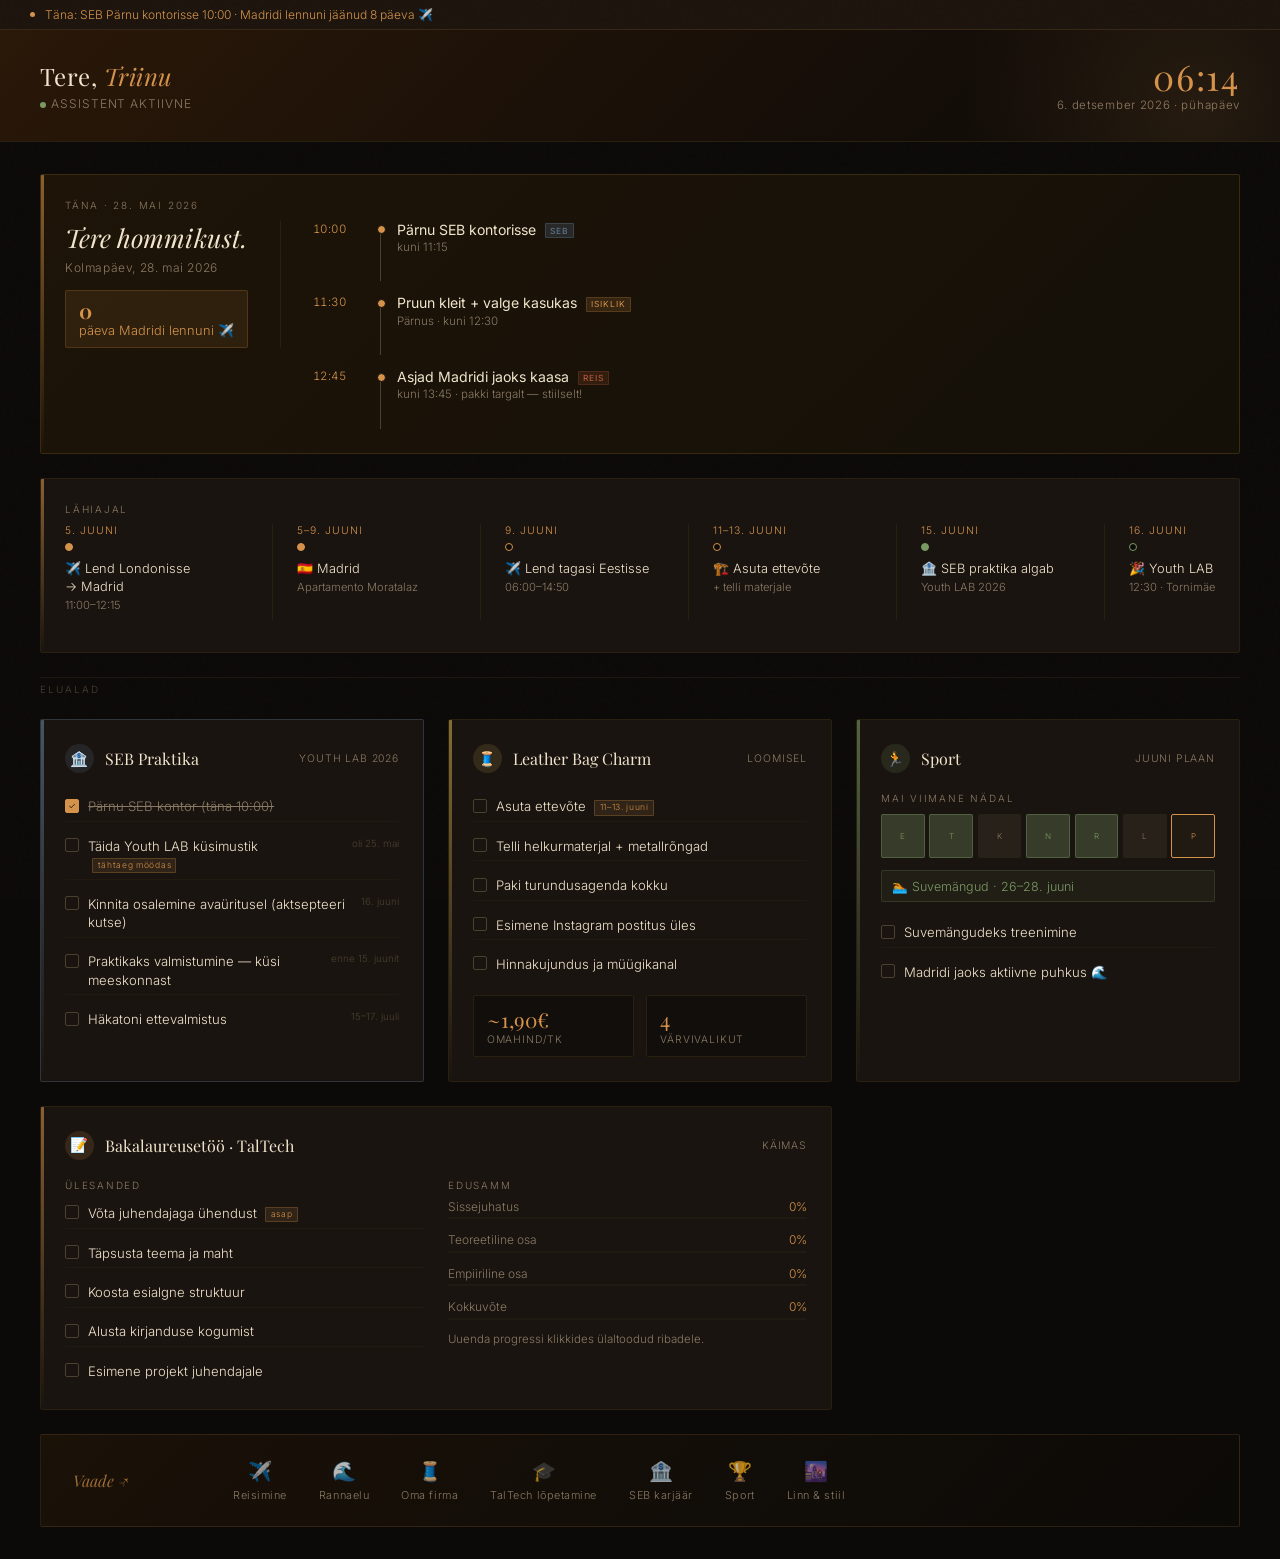
==== assistend.html @ 34252af4 "Lisa firma dashboard ja isiklik assistendi leht dashboard.html — visuaalne firma JARVIS: müük, agend" ====
<!DOCTYPE html>
<html lang="et">
<head>
    <meta charset="UTF-8">
    <meta name="viewport" content="width=device-width, initial-scale=1.0">
    <title>Triinu · Assistent</title>
    <style>
        @import url('https://fonts.googleapis.com/css2?family=Playfair+Display:ital,wght@0,400;0,600;1,400&family=Inter:wght@300;400;500&display=swap');

        :root {
            --bg: #0c0a08;
            --bg2: #141008;
            --card: #1a1410;
            --card2: #201a12;
            --amber: #d4924a;
            --gold: #c9a84c;
            --cream: #f0e4cc;
            --muted: #8a7a64;
            --dim: #4a4030;
            --red: #c06040;
            --green: #7a9a64;
            --blue: #6480a0;
        }

        * { box-sizing: border-box; margin: 0; padding: 0; }

        body {
            background: var(--bg);
            color: var(--cream);
            font-family: 'Inter', sans-serif;
            font-weight: 300;
            min-height: 100vh;
            padding: 0;
        }

        /* subtle noise texture overlay */
        body::before {
            content: '';
            position: fixed;
            inset: 0;
            background-image: url("data:image/svg+xml,%3Csvg viewBox='0 0 256 256' xmlns='http://www.w3.org/2000/svg'%3E%3Cfilter id='noise'%3E%3CfeTurbulence type='fractalNoise' baseFrequency='0.9' numOctaves='4' stitchTiles='stitch'/%3E%3C/filter%3E%3Crect width='100%25' height='100%25' filter='url(%23noise)' opacity='0.04'/%3E%3C/svg%3E");
            pointer-events: none;
            z-index: 0;
            opacity: 0.4;
        }

        /* gradient top bar */
        .topbar {
            background: linear-gradient(135deg, #2a1808 0%, #1a1008 50%, #0c0a08 100%);
            border-bottom: 1px solid #2a2010;
            padding: 1.8em 2.5em;
            display: flex;
            justify-content: space-between;
            align-items: center;
            position: relative;
            overflow: hidden;
        }

        .topbar::after {
            content: '';
            position: absolute;
            right: -10em;
            top: -10em;
            width: 30em;
            height: 30em;
            background: radial-gradient(circle, rgba(212,146,74,0.12) 0%, transparent 70%);
            pointer-events: none;
        }

        .topbar-left h1 {
            font-family: 'Playfair Display', serif;
            font-size: 1.5em;
            font-weight: 400;
            color: var(--cream);
            letter-spacing: 0.02em;
        }

        .topbar-left h1 span {
            color: var(--amber);
            font-style: italic;
        }

        .topbar-left p {
            font-size: 0.75em;
            color: var(--muted);
            margin-top: 0.3em;
            letter-spacing: 0.08em;
            text-transform: uppercase;
        }

        .topbar-right {
            text-align: right;
        }

        .live-time {
            font-family: 'Playfair Display', serif;
            font-size: 2.2em;
            color: var(--amber);
            letter-spacing: 0.05em;
            line-height: 1;
        }

        .live-date {
            font-size: 0.72em;
            color: var(--muted);
            margin-top: 0.3em;
            letter-spacing: 0.06em;
        }

        .status-dot {
            display: inline-block;
            width: 6px;
            height: 6px;
            border-radius: 50%;
            background: var(--green);
            margin-right: 0.4em;
            animation: pulse-green 2s infinite;
        }

        @keyframes pulse-green {
            0%, 100% { opacity: 1; box-shadow: 0 0 0 0 rgba(122,154,100,0.4); }
            50% { opacity: 0.7; box-shadow: 0 0 0 4px rgba(122,154,100,0); }
        }

        /* main layout */
        .main {
            padding: 2em 2.5em;
            display: grid;
            grid-template-columns: 1fr 1fr 1fr;
            grid-template-rows: auto auto auto;
            gap: 1.5em;
            max-width: 1400px;
            margin: 0 auto;
            position: relative;
            z-index: 1;
        }

        /* cards */
        .card {
            background: var(--card);
            border: 1px solid #2a2010;
            border-radius: 2px;
            padding: 1.5em;
            position: relative;
            overflow: hidden;
        }

        .card::before {
            content: '';
            position: absolute;
            top: 0; left: 0;
            width: 3px; height: 100%;
            background: linear-gradient(to bottom, var(--amber), transparent);
            opacity: 0.6;
        }

        .card.green::before { background: linear-gradient(to bottom, var(--green), transparent); }
        .card.blue::before { background: linear-gradient(to bottom, var(--blue), transparent); }
        .card.red::before { background: linear-gradient(to bottom, var(--red), transparent); }
        .card.gold::before { background: linear-gradient(to bottom, var(--gold), transparent); }

        .card-label {
            font-size: 0.62em;
            letter-spacing: 0.18em;
            text-transform: uppercase;
            color: var(--muted);
            margin-bottom: 1em;
        }

        .card h2 {
            font-family: 'Playfair Display', serif;
            font-weight: 400;
            font-size: 1.1em;
            color: var(--cream);
            margin-bottom: 1em;
        }

        /* TODAY section - full width */
        .card.today {
            grid-column: 1 / -1;
            background: linear-gradient(135deg, #1e1408 0%, #141008 100%);
            border-color: #3a2a10;
        }

        .today-inner {
            display: grid;
            grid-template-columns: auto 1fr;
            gap: 2em;
            align-items: start;
        }

        .today-greeting {
            border-right: 1px solid #2a2010;
            padding-right: 2em;
        }

        .today-greeting .greeting-text {
            font-family: 'Playfair Display', serif;
            font-size: 1.6em;
            font-style: italic;
            color: var(--cream);
            line-height: 1.3;
        }

        .today-greeting .date-big {
            font-size: 0.75em;
            color: var(--muted);
            margin-top: 0.5em;
            letter-spacing: 0.05em;
        }

        .today-greeting .madrid-countdown {
            margin-top: 1.2em;
            background: rgba(212,146,74,0.1);
            border: 1px solid rgba(212,146,74,0.2);
            border-radius: 2px;
            padding: 0.7em 1em;
            font-size: 0.8em;
            color: var(--amber);
        }

        .today-greeting .madrid-countdown strong {
            display: block;
            font-size: 1.6em;
            font-family: 'Playfair Display', serif;
            line-height: 1.1;
        }

        /* timeline events */
        .events-list {
            display: flex;
            flex-direction: column;
            gap: 0.8em;
        }

        .event-item {
            display: flex;
            align-items: flex-start;
            gap: 1em;
        }

        .event-time {
            font-size: 0.72em;
            color: var(--amber);
            letter-spacing: 0.05em;
            min-width: 4.5em;
            padding-top: 0.1em;
            font-variant-numeric: tabular-nums;
        }

        .event-bar {
            width: 1px;
            background: var(--dim);
            position: relative;
            min-height: 3.5em;
            margin-top: 0.3em;
        }

        .event-bar::before {
            content: '';
            position: absolute;
            top: 0; left: -3px;
            width: 7px; height: 7px;
            border-radius: 50%;
            background: var(--amber);
            border: 1px solid var(--bg);
        }

        .event-content {
            flex: 1;
        }

        .event-title {
            font-size: 0.88em;
            color: var(--cream);
            font-weight: 400;
            margin-bottom: 0.15em;
        }

        .event-sub {
            font-size: 0.72em;
            color: var(--muted);
        }

        .event-tag {
            display: inline-block;
            font-size: 0.6em;
            letter-spacing: 0.12em;
            text-transform: uppercase;
            padding: 0.15em 0.5em;
            border-radius: 1px;
            margin-left: 0.5em;
            vertical-align: middle;
        }

        .tag-seb { background: rgba(100,128,160,0.2); color: var(--blue); border: 1px solid rgba(100,128,160,0.3); }
        .tag-isik { background: rgba(212,146,74,0.15); color: var(--amber); border: 1px solid rgba(212,146,74,0.2); }
        .tag-firma { background: rgba(201,168,76,0.15); color: var(--gold); border: 1px solid rgba(201,168,76,0.2); }
        .tag-reisi { background: rgba(192,96,64,0.15); color: var(--red); border: 1px solid rgba(192,96,64,0.2); }

        /* TIMELINE - upcoming */
        .card.timeline {
            grid-column: 1 / -1;
        }

        .timeline-scroll {
            display: flex;
            gap: 0;
            overflow-x: auto;
            padding-bottom: 0.5em;
        }

        .timeline-scroll::-webkit-scrollbar { height: 2px; }
        .timeline-scroll::-webkit-scrollbar-track { background: var(--bg2); }
        .timeline-scroll::-webkit-scrollbar-thumb { background: var(--dim); }

        .tl-item {
            min-width: 13em;
            border-right: 1px solid #2a2010;
            padding: 0 1.5em 0.5em;
            position: relative;
        }

        .tl-item:first-child { padding-left: 0; }

        .tl-date {
            font-size: 0.65em;
            color: var(--amber);
            letter-spacing: 0.1em;
            text-transform: uppercase;
            margin-bottom: 0.5em;
        }

        .tl-dot {
            width: 8px; height: 8px;
            border-radius: 50%;
            border: 1px solid var(--amber);
            background: var(--bg);
            margin-bottom: 0.6em;
            position: relative;
        }

        .tl-dot.filled { background: var(--amber); }
        .tl-dot.green-dot { border-color: var(--green); }
        .tl-dot.green-dot.filled { background: var(--green); }

        .tl-event {
            font-size: 0.8em;
            color: var(--cream);
            line-height: 1.4;
        }

        .tl-sub {
            font-size: 0.7em;
            color: var(--muted);
            margin-top: 0.2em;
        }

        /* AREA CARDS */
        .card.seb { border-color: rgba(100,128,160,0.3); }
        .card.seb::before { background: linear-gradient(to bottom, var(--blue), transparent); }

        .card.firma::before { background: linear-gradient(to bottom, var(--gold), transparent); }

        .area-header {
            display: flex;
            align-items: center;
            gap: 0.7em;
            margin-bottom: 1.2em;
        }

        .area-icon {
            width: 2em; height: 2em;
            border-radius: 50%;
            display: flex; align-items: center; justify-content: center;
            font-size: 0.9em;
        }

        .icon-seb { background: rgba(100,128,160,0.15); color: var(--blue); }
        .icon-firma { background: rgba(201,168,76,0.15); color: var(--gold); }
        .icon-sport { background: rgba(122,154,100,0.15); color: var(--green); }
        .icon-baka { background: rgba(212,146,74,0.15); color: var(--amber); }

        .area-title {
            font-family: 'Playfair Display', serif;
            font-size: 1em;
            color: var(--cream);
        }

        .area-status {
            font-size: 0.65em;
            color: var(--muted);
            margin-left: auto;
            letter-spacing: 0.08em;
            text-transform: uppercase;
        }

        /* task list */
        .task-list {
            display: flex;
            flex-direction: column;
            gap: 0.6em;
        }

        .task-item {
            display: flex;
            align-items: flex-start;
            gap: 0.7em;
            font-size: 0.82em;
            color: var(--cream);
            line-height: 1.4;
            cursor: pointer;
            padding: 0.4em 0;
            border-bottom: 1px solid rgba(42,32,16,0.5);
            transition: color 0.2s;
        }

        .task-item:last-child { border-bottom: none; }

        .task-item:hover { color: var(--amber); }

        .task-check {
            width: 14px; height: 14px;
            border: 1px solid var(--dim);
            border-radius: 2px;
            flex-shrink: 0;
            margin-top: 0.1em;
            transition: all 0.2s;
            position: relative;
        }

        .task-check.done {
            background: var(--amber);
            border-color: var(--amber);
        }

        .task-check.done::after {
            content: '✓';
            position: absolute;
            color: var(--bg);
            font-size: 9px;
            top: 50%; left: 50%;
            transform: translate(-50%, -50%);
        }

        .task-text { flex: 1; }
        .task-text.done-text { text-decoration: line-through; color: var(--muted); }

        .task-date {
            font-size: 0.75em;
            color: var(--dim);
            flex-shrink: 0;
        }

        /* metric mini */
        .mini-metrics {
            display: grid;
            grid-template-columns: 1fr 1fr;
            gap: 0.8em;
            margin-top: 1em;
        }

        .mini-metric {
            background: rgba(0,0,0,0.3);
            border: 1px solid #2a2010;
            padding: 0.6em 0.8em;
            border-radius: 2px;
        }

        .mini-metric .val {
            font-family: 'Playfair Display', serif;
            font-size: 1.3em;
            color: var(--amber);
        }

        .mini-metric .lbl {
            font-size: 0.65em;
            color: var(--muted);
            text-transform: uppercase;
            letter-spacing: 0.08em;
        }

        /* progress bar */
        .progress-row {
            margin-bottom: 0.8em;
        }

        .progress-label {
            display: flex;
            justify-content: space-between;
            font-size: 0.75em;
            color: var(--muted);
            margin-bottom: 0.3em;
        }

        .progress-label span:last-child { color: var(--amber); }

        .progress-track {
            height: 2px;
            background: var(--card2);
            border-radius: 1px;
            overflow: hidden;
        }

        .progress-fill {
            height: 100%;
            background: linear-gradient(to right, var(--amber), var(--gold));
            border-radius: 1px;
            transition: width 1s ease;
        }

        /* sport */
        .workout-grid {
            display: grid;
            grid-template-columns: repeat(7, 1fr);
            gap: 0.3em;
            margin-top: 0.5em;
        }

        .day-dot {
            aspect-ratio: 1;
            border-radius: 2px;
            background: var(--card2);
            display: flex; align-items: center; justify-content: center;
            font-size: 0.5em;
            color: var(--muted);
        }

        .day-dot.done { background: rgba(122,154,100,0.3); color: var(--green); border: 1px solid rgba(122,154,100,0.4); }
        .day-dot.today-dot { border: 1px solid var(--amber); color: var(--amber); }
        .day-dot.rest { background: rgba(74,64,48,0.3); }

        .sport-next {
            margin-top: 1em;
            background: rgba(122,154,100,0.08);
            border: 1px solid rgba(122,154,100,0.2);
            border-radius: 2px;
            padding: 0.6em 0.8em;
            font-size: 0.78em;
            color: var(--green);
        }

        /* vision footer */
        .vision-strip {
            grid-column: 1 / -1;
            border: 1px solid rgba(212,146,74,0.15);
            background: linear-gradient(135deg, rgba(30,20,8,0.8), rgba(12,10,8,0.9));
            border-radius: 2px;
            padding: 1.5em 2em;
            display: flex;
            align-items: center;
            justify-content: space-between;
            gap: 2em;
        }

        .vision-title {
            font-family: 'Playfair Display', serif;
            font-style: italic;
            font-size: 1em;
            color: var(--amber);
            opacity: 0.7;
            min-width: 8em;
        }

        .vision-goals {
            display: flex;
            gap: 2em;
            flex: 1;
        }

        .vision-goal {
            display: flex;
            flex-direction: column;
            align-items: center;
            gap: 0.3em;
            text-align: center;
        }

        .vision-goal .vg-icon {
            font-size: 1.2em;
            opacity: 0.7;
        }

        .vision-goal .vg-text {
            font-size: 0.68em;
            color: var(--muted);
            letter-spacing: 0.05em;
        }

        /* scrollbar global */
        ::-webkit-scrollbar { width: 4px; }
        ::-webkit-scrollbar-track { background: var(--bg2); }
        ::-webkit-scrollbar-thumb { background: var(--dim); }

        /* notification banner */
        .notif {
            background: rgba(212,146,74,0.08);
            border-bottom: 1px solid rgba(212,146,74,0.15);
            padding: 0.6em 2.5em;
            font-size: 0.75em;
            color: var(--amber);
            display: flex;
            align-items: center;
            gap: 0.8em;
        }

        .notif-dot { width: 5px; height: 5px; border-radius: 50%; background: var(--amber); flex-shrink: 0; }

        /* section divider label */
        .section-label {
            grid-column: 1 / -1;
            font-size: 0.62em;
            letter-spacing: 0.2em;
            text-transform: uppercase;
            color: var(--dim);
            padding: 0.5em 0 0;
            border-top: 1px solid #1e1810;
        }

        /* highlight badge */
        .badge {
            display: inline-block;
            background: rgba(212,146,74,0.12);
            border: 1px solid rgba(212,146,74,0.25);
            color: var(--amber);
            font-size: 0.65em;
            letter-spacing: 0.08em;
            padding: 0.1em 0.5em;
            border-radius: 1px;
            margin-left: 0.5em;
            vertical-align: middle;
        }

        .badge.green { background: rgba(122,154,100,0.12); border-color: rgba(122,154,100,0.25); color: var(--green); }
    </style>
</head>

<body>

    <!-- notification banner -->
    <div class="notif">
        <div class="notif-dot"></div>
        Täna: SEB Pärnu kontorisse 10:00 · Madridi lennuni jäänud 8 päeva ✈️
    </div>

    <!-- top header -->
    <div class="topbar">
        <div class="topbar-left">
            <h1>Tere, <span>Triinu</span></h1>
            <p><span class="status-dot"></span>Assistent aktiivne</p>
        </div>
        <div class="topbar-right">
            <div class="live-time" id="clock">--:--</div>
            <div class="live-date" id="dateDisplay">28. mai 2026 · kolmapäev</div>
        </div>
    </div>

    <div class="main">

        <!-- TODAY - full width -->
        <div class="card today">
            <div class="card-label">Täna · 28. mai 2026</div>
            <div class="today-inner">
                <div class="today-greeting">
                    <div class="greeting-text" id="greeting">Tere hommikust.</div>
                    <div class="date-big">Kolmapäev, 28. mai 2026</div>
                    <div class="madrid-countdown">
                        <strong id="countdown">8</strong>
                        päeva Madridi lennuni ✈️
                    </div>
                </div>
                <div class="events-list">
                    <div class="event-item">
                        <div class="event-time">10:00</div>
                        <div class="event-bar"></div>
                        <div class="event-content">
                            <div class="event-title">Pärnu SEB kontorisse <span class="event-tag tag-seb">SEB</span></div>
                            <div class="event-sub">kuni 11:15</div>
                        </div>
                    </div>
                    <div class="event-item">
                        <div class="event-time">11:30</div>
                        <div class="event-bar"></div>
                        <div class="event-content">
                            <div class="event-title">Pruun kleit + valge kasukas <span class="event-tag tag-isik">Isiklik</span></div>
                            <div class="event-sub">Pärnus · kuni 12:30</div>
                        </div>
                    </div>
                    <div class="event-item">
                        <div class="event-time">12:45</div>
                        <div class="event-bar"></div>
                        <div class="event-content">
                            <div class="event-title">Asjad Madridi jaoks kaasa <span class="event-tag tag-reisi">Reis</span></div>
                            <div class="event-sub">kuni 13:45 · pakki targalt — stiilselt!</div>
                        </div>
                    </div>
                </div>
            </div>
        </div>

        <!-- UPCOMING TIMELINE -->
        <div class="card timeline">
            <div class="card-label">Lähiajal</div>
            <div class="timeline-scroll">
                <div class="tl-item">
                    <div class="tl-date">5. juuni</div>
                    <div class="tl-dot filled"></div>
                    <div class="tl-event">✈️ Lend Londonisse<br>→ Madrid</div>
                    <div class="tl-sub">11:00–12:15</div>
                </div>
                <div class="tl-item">
                    <div class="tl-date">5–9. juuni</div>
                    <div class="tl-dot filled"></div>
                    <div class="tl-event">🇪🇸 Madrid</div>
                    <div class="tl-sub">Apartamento Moratalaz</div>
                </div>
                <div class="tl-item">
                    <div class="tl-date">9. juuni</div>
                    <div class="tl-dot"></div>
                    <div class="tl-event">✈️ Lend tagasi Eestisse</div>
                    <div class="tl-sub">06:00–14:50</div>
                </div>
                <div class="tl-item">
                    <div class="tl-date">11–13. juuni</div>
                    <div class="tl-dot"></div>
                    <div class="tl-event">🏗️ Asuta ettevõte</div>
                    <div class="tl-sub">+ telli materjale</div>
                </div>
                <div class="tl-item">
                    <div class="tl-date">15. juuni</div>
                    <div class="tl-dot green-dot filled"></div>
                    <div class="tl-event">🏦 SEB praktika algab</div>
                    <div class="tl-sub">Youth LAB 2026</div>
                </div>
                <div class="tl-item">
                    <div class="tl-date">16. juuni</div>
                    <div class="tl-dot green-dot"></div>
                    <div class="tl-event">🎉 Youth LAB avaüritus</div>
                    <div class="tl-sub">12:30 · Tornimäe 2</div>
                </div>
                <div class="tl-item">
                    <div class="tl-date">15–17. juuli</div>
                    <div class="tl-dot green-dot"></div>
                    <div class="tl-event">💡 SEB Häkaton</div>
                    <div class="tl-sub">Youth LAB</div>
                </div>
                <div class="tl-item">
                    <div class="tl-date">26–28. juuni</div>
                    <div class="tl-dot"></div>
                    <div class="tl-event">🏃 Suvemängud</div>
                    <div class="tl-sub"> </div>
                </div>
                <div class="tl-item">
                    <div class="tl-date">19. august</div>
                    <div class="tl-dot green-dot"></div>
                    <div class="tl-event">🎓 Youth LAB lõpuüritus</div>
                    <div class="tl-sub">SEB</div>
                </div>
            </div>
        </div>

        <!-- section label -->
        <div class="section-label">Elualad</div>

        <!-- SEB -->
        <div class="card seb">
            <div class="area-header">
                <div class="area-icon icon-seb">🏦</div>
                <div class="area-title">SEB Praktika</div>
                <div class="area-status">Youth LAB 2026</div>
            </div>
            <div class="task-list">
                <div class="task-item" onclick="toggleTask(this)">
                    <div class="task-check done"></div>
                    <div class="task-text done-text">Pärnu SEB kontor (täna 10:00)</div>
                </div>
                <div class="task-item" onclick="toggleTask(this)">
                    <div class="task-check"></div>
                    <div class="task-text">Täida Youth LAB küsimustik <span class="badge">tähtaeg möödas</span></div>
                    <div class="task-date">oli 25. mai</div>
                </div>
                <div class="task-item" onclick="toggleTask(this)">
                    <div class="task-check"></div>
                    <div class="task-text">Kinnita osalemine avaüritusel (aktsepteeri kutse)</div>
                    <div class="task-date">16. juuni</div>
                </div>
                <div class="task-item" onclick="toggleTask(this)">
                    <div class="task-check"></div>
                    <div class="task-text">Praktikaks valmistumine — küsi meeskonnast</div>
                    <div class="task-date">enne 15. juunit</div>
                </div>
                <div class="task-item" onclick="toggleTask(this)">
                    <div class="task-check"></div>
                    <div class="task-text">Häkatoni ettevalmistus</div>
                    <div class="task-date">15–17. juuli</div>
                </div>
            </div>
        </div>

        <!-- FIRMA -->
        <div class="card firma">
            <div class="area-header">
                <div class="area-icon icon-firma">🧵</div>
                <div class="area-title">Leather Bag Charm</div>
                <div class="area-status">Loomisel</div>
            </div>
            <div class="task-list">
                <div class="task-item" onclick="toggleTask(this)">
                    <div class="task-check"></div>
                    <div class="task-text">Asuta ettevõte <span class="badge">11–13. juuni</span></div>
                </div>
                <div class="task-item" onclick="toggleTask(this)">
                    <div class="task-check"></div>
                    <div class="task-text">Telli helkurmaterjal + metallrõngad</div>
                </div>
                <div class="task-item" onclick="toggleTask(this)">
                    <div class="task-check"></div>
                    <div class="task-text">Paki turundusagenda kokku</div>
                </div>
                <div class="task-item" onclick="toggleTask(this)">
                    <div class="task-check"></div>
                    <div class="task-text">Esimene Instagram postitus üles</div>
                </div>
                <div class="task-item" onclick="toggleTask(this)">
                    <div class="task-check"></div>
                    <div class="task-text">Hinnakujundus ja müügikanal</div>
                </div>
            </div>
            <div class="mini-metrics">
                <div class="mini-metric">
                    <div class="val">~1,90€</div>
                    <div class="lbl">omahind/tk</div>
                </div>
                <div class="mini-metric">
                    <div class="val">4</div>
                    <div class="lbl">värvivalikut</div>
                </div>
            </div>
        </div>

        <!-- SPORT -->
        <div class="card green">
            <div class="area-header">
                <div class="area-icon icon-sport">🏃</div>
                <div class="area-title">Sport</div>
                <div class="area-status">Juuni plaan</div>
            </div>
            <div class="card-label">Mai viimane nädal</div>
            <div class="workout-grid">
                <div class="day-dot done">E</div>
                <div class="day-dot done">T</div>
                <div class="day-dot rest">K</div>
                <div class="day-dot done">N</div>
                <div class="day-dot done">R</div>
                <div class="day-dot rest">L</div>
                <div class="day-dot today-dot">P</div>
            </div>
            <div class="sport-next">
                🏊 Suvemängud · 26–28. juuni
            </div>
            <div class="task-list" style="margin-top:1em">
                <div class="task-item" onclick="toggleTask(this)">
                    <div class="task-check"></div>
                    <div class="task-text">Suvemängudeks treenimine</div>
                </div>
                <div class="task-item" onclick="toggleTask(this)">
                    <div class="task-check"></div>
                    <div class="task-text">Madridi jaoks aktiivne puhkus 🌊</div>
                </div>
            </div>
        </div>

        <!-- BAKATÖÖ -->
        <div class="card" style="grid-column: 1 / span 2">
            <div class="area-header">
                <div class="area-icon icon-baka">📝</div>
                <div class="area-title">Bakalaureusetöö · TalTech</div>
                <div class="area-status">Käimas</div>
            </div>
            <div style="display:grid; grid-template-columns:1fr 1fr; gap:1.5em">
                <div>
                    <div class="card-label" style="margin-bottom:0.8em">Ülesanded</div>
                    <div class="task-list">
                        <div class="task-item" onclick="toggleTask(this)">
                            <div class="task-check"></div>
                            <div class="task-text">Võta juhendajaga ühendust <span class="badge">asap</span></div>
                        </div>
                        <div class="task-item" onclick="toggleTask(this)">
                            <div class="task-check"></div>
                            <div class="task-text">Täpsusta teema ja maht</div>
                        </div>
                        <div class="task-item" onclick="toggleTask(this)">
                            <div class="task-check"></div>
                            <div class="task-text">Koosta esialgne struktuur</div>
                        </div>
                        <div class="task-item" onclick="toggleTask(this)">
                            <div class="task-check"></div>
                            <div class="task-text">Alusta kirjanduse kogumist</div>
                        </div>
                        <div class="task-item" onclick="toggleTask(this)">
                            <div class="task-check"></div>
                            <div class="task-text">Esimene projekt juhendajale</div>
                        </div>
                    </div>
                </div>
                <div>
                    <div class="card-label" style="margin-bottom:0.8em">Edusamm</div>
                    <div class="progress-row">
                        <div class="progress-label"><span>Sissejuhatus</span><span>0%</span></div>
                        <div class="progress-track"><div class="progress-fill" style="width:0%"></div></div>
                    </div>
                    <div class="progress-row">
                        <div class="progress-label"><span>Teoreetiline osa</span><span>0%</span></div>
                        <div class="progress-track"><div class="progress-fill" style="width:0%"></div></div>
                    </div>
                    <div class="progress-row">
                        <div class="progress-label"><span>Empiiriline osa</span><span>0%</span></div>
                        <div class="progress-track"><div class="progress-fill" style="width:0%"></div></div>
                    </div>
                    <div class="progress-row">
                        <div class="progress-label"><span>Kokkuvõte</span><span>0%</span></div>
                        <div class="progress-track"><div class="progress-fill" style="width:0%"></div></div>
                    </div>
                    <div style="font-size:0.72em; color:var(--muted); margin-top:1em">
                        Uuenda progressi klikkides ülaltoodud ribadele.
                    </div>
                </div>
            </div>
        </div>

        <!-- VISION STRIP -->
        <div class="vision-strip">
            <div class="vision-title">Vaade ↗</div>
            <div class="vision-goals">
                <div class="vision-goal">
                    <div class="vg-icon">✈️</div>
                    <div class="vg-text">Reisimine</div>
                </div>
                <div class="vision-goal">
                    <div class="vg-icon">🌊</div>
                    <div class="vg-text">Rannaelu</div>
                </div>
                <div class="vision-goal">
                    <div class="vg-icon">🧵</div>
                    <div class="vg-text">Oma firma</div>
                </div>
                <div class="vision-goal">
                    <div class="vg-icon">🎓</div>
                    <div class="vg-text">TalTech lõpetamine</div>
                </div>
                <div class="vision-goal">
                    <div class="vg-icon">🏦</div>
                    <div class="vg-text">SEB karjäär</div>
                </div>
                <div class="vision-goal">
                    <div class="vg-icon">🏆</div>
                    <div class="vg-text">Sport</div>
                </div>
                <div class="vision-goal">
                    <div class="vg-icon">🌆</div>
                    <div class="vg-text">Linn & stiil</div>
                </div>
            </div>
        </div>

    </div><!-- /main -->

    <script>
        // live clock
        function updateClock() {
            const now = new Date();
            const h = String(now.getHours()).padStart(2,'0');
            const m = String(now.getMinutes()).padStart(2,'0');
            document.getElementById('clock').textContent = h + ':' + m;

            const days = ['pühapäev','esmaspäev','teisipäev','kolmapäev','neljapäev','reede','laupäev'];
            const months = ['jaanuar','veebruar','märts','aprill','mai','juuni','juuli','august','september','oktoober','november','detsember'];
            const d = now.getDate();
            const mo = months[now.getMonth()];
            const day = days[now.getDay()];
            document.getElementById('dateDisplay').textContent = d + '. ' + mo + ' ' + now.getFullYear() + ' · ' + day;
        }

        // greeting by time
        function updateGreeting() {
            const h = new Date().getHours();
            let txt = 'Tere!';
            if (h >= 5 && h < 12) txt = 'Tere hommikust.';
            else if (h >= 12 && h < 17) txt = 'Tere päevast.';
            else if (h >= 17 && h < 22) txt = 'Tere õhtust.';
            else txt = 'Hea öö, Triinu.';
            document.getElementById('greeting').textContent = txt;
        }

        // countdown to Madrid (June 5, 2026)
        function updateCountdown() {
            const now = new Date();
            const madrid = new Date('2026-06-05T11:00:00+03:00');
            const diff = madrid - now;
            const days = Math.max(0, Math.ceil(diff / (1000*60*60*24)));
            document.getElementById('countdown').textContent = days;
        }

        // task toggle
        function toggleTask(item) {
            const check = item.querySelector('.task-check');
            const text = item.querySelector('.task-text');
            check.classList.toggle('done');
            text.classList.toggle('done-text');
        }

        updateClock();
        updateGreeting();
        updateCountdown();
        setInterval(updateClock, 1000);
    </script>
</body>
</html>
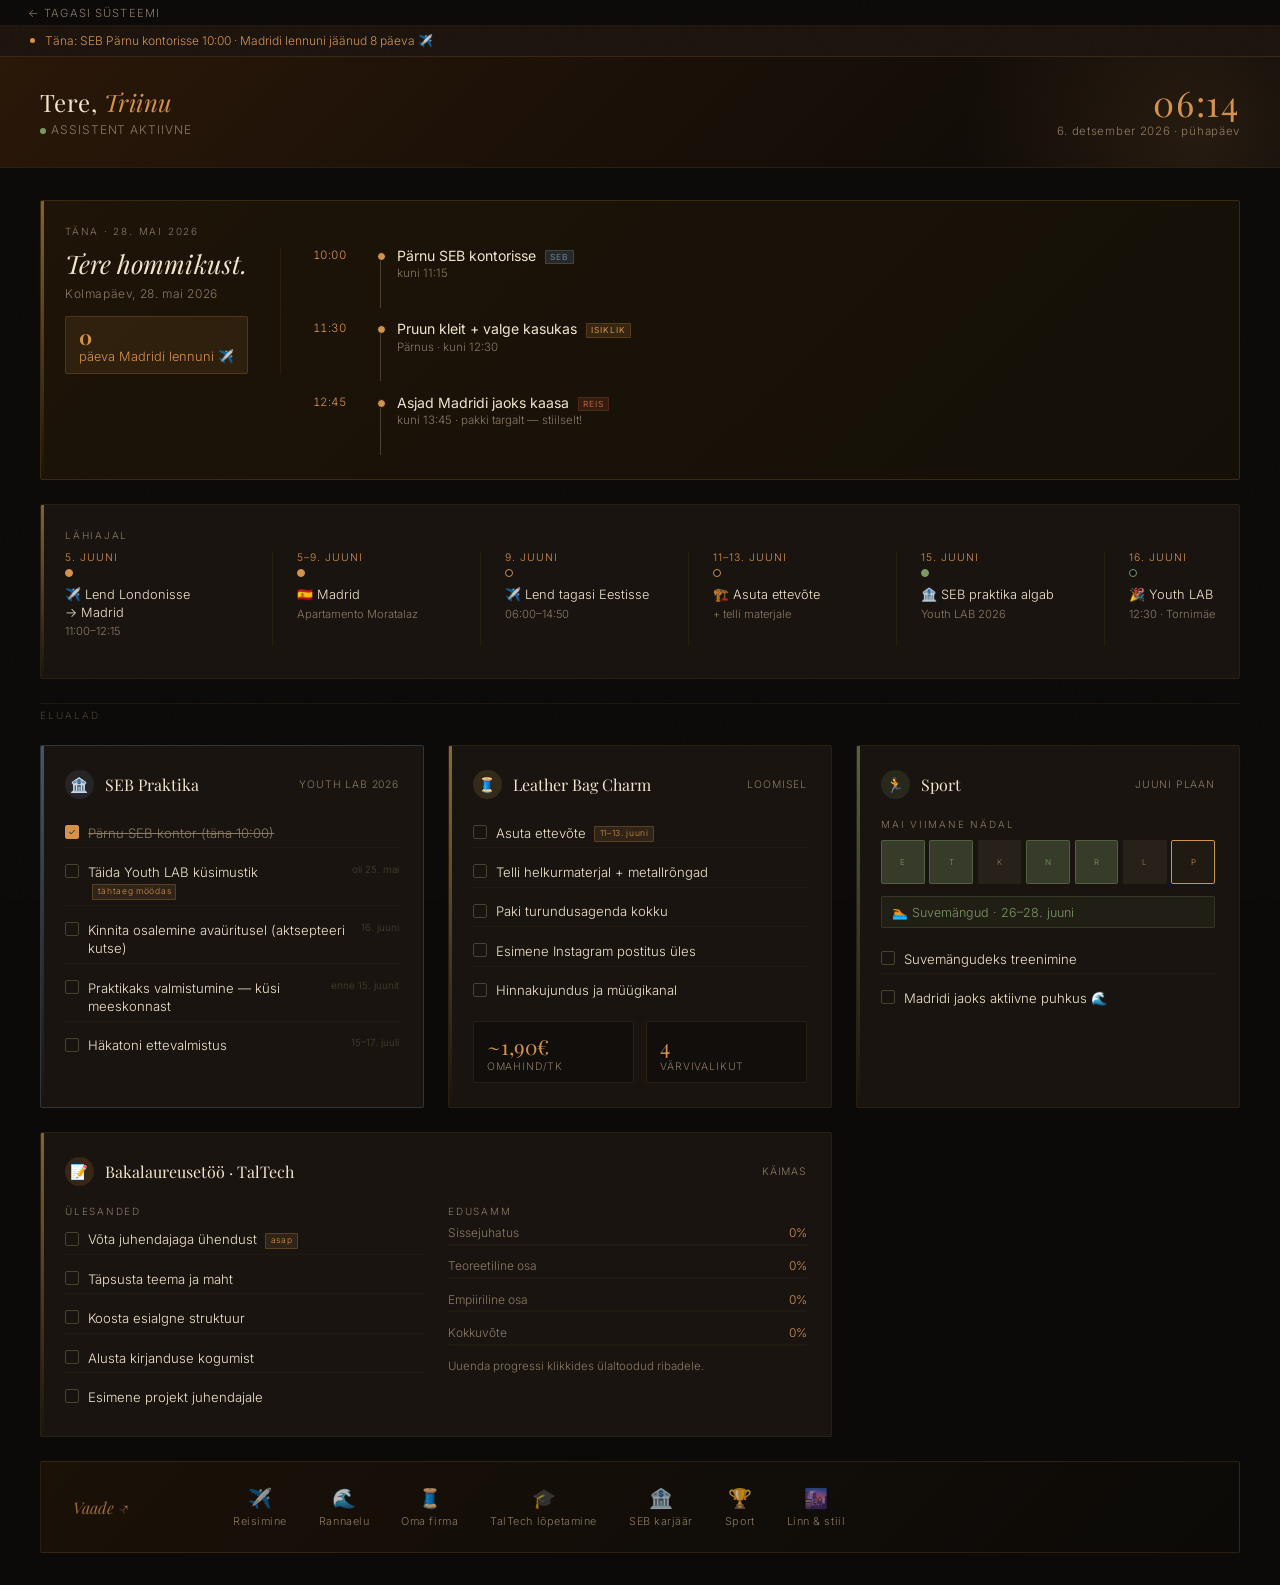
==== commit 88df0221: "Lisa hub-leht ja uuenda süsteemi esteetika hub.html — ühtne sisenemispunkt kõigile kolmele lehele (a" ====
--- a/assistend.html
+++ b/assistend.html
@@ -636,6 +636,11 @@
 </head>
 
 <body>
+
+    <!-- back nav -->
+    <div style="background:#0c0a08; border-bottom:1px solid #1e1810; padding:0.5em 2.5em; font-size:0.7em;">
+        <a href="hub.html" style="color:#8a7a64; text-decoration:none; letter-spacing:0.1em; text-transform:uppercase;">← Tagasi süsteemi</a>
+    </div>
 
     <!-- notification banner -->
     <div class="notif">
